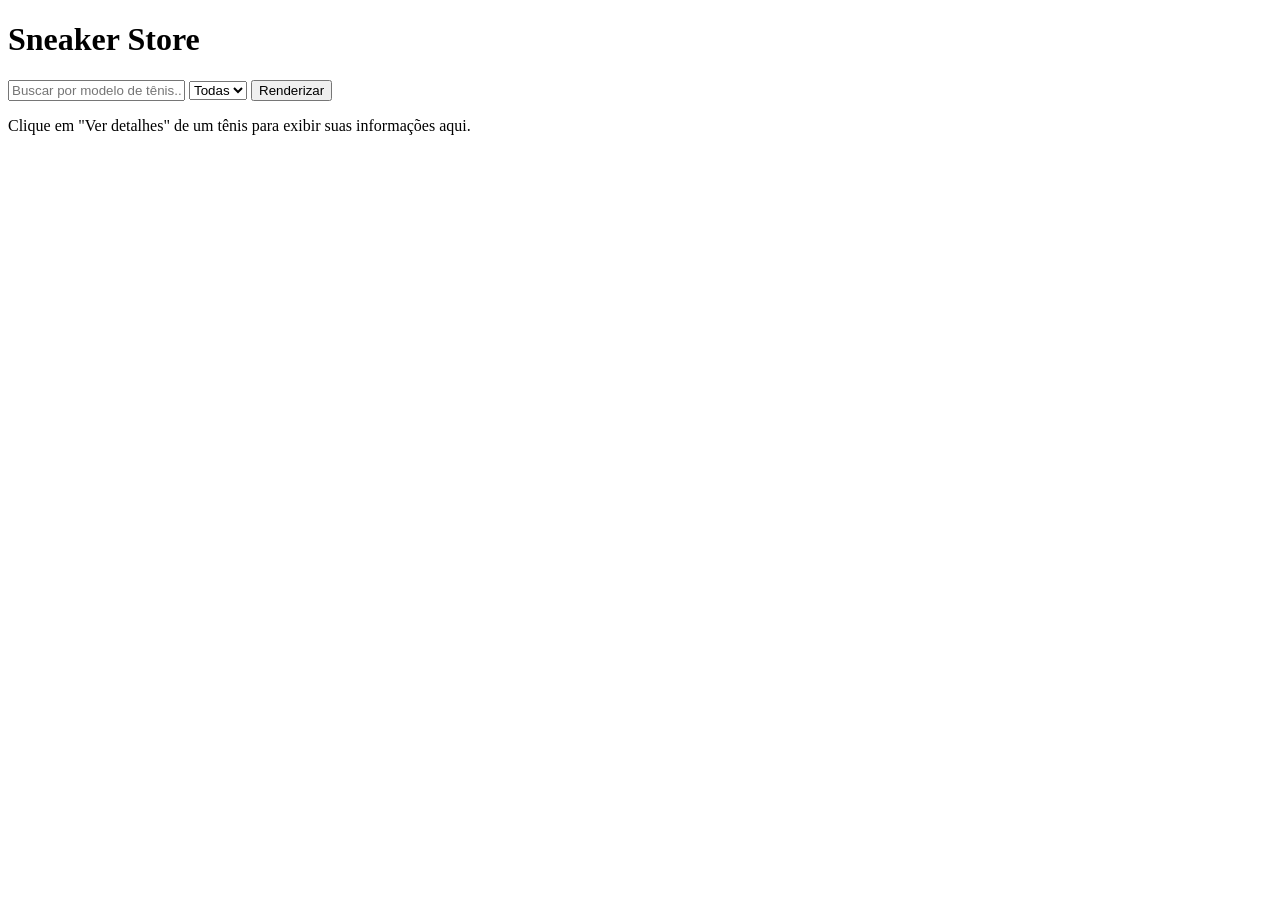
==== index.html @ a5eda5ee "Estrutura da pagina ecommeci de tenis" ====
<!DOCTYPE html>
<html lang="pt-BR">
<head>
  <meta charset="UTF-8">
  <meta name="viewport" content="width=device-width, initial-scale=1.0">
  <title>Sneaker Store - Catálogo de Tênis</title>
  <link rel="stylesheet" href="styles.css">
</head>
<body>

  <header>
    <h1>Sneaker Store</h1>
  </header>

  <main>
    <!-- Área de Controles -->
    <section class="controls">
      <input type="text" id="search" placeholder="Buscar por modelo de tênis...">
      
      <select id="category">
        <option value="Todas">Todas</option>
      </select>

      <button id="btnRender">Renderizar</button>
    </section>

    <!-- Lista de Tênis -->
    <section id="product-list" class="grid-container"></section>

    <!-- Detalhes do Tênis -->
    <section id="product-details" class="details-box">
      <p>Clique em "Ver detalhes" de um tênis para exibir suas informações aqui.</p>
    </section>
  </main>

  <script src="script.js"></script>
</body>
</html>
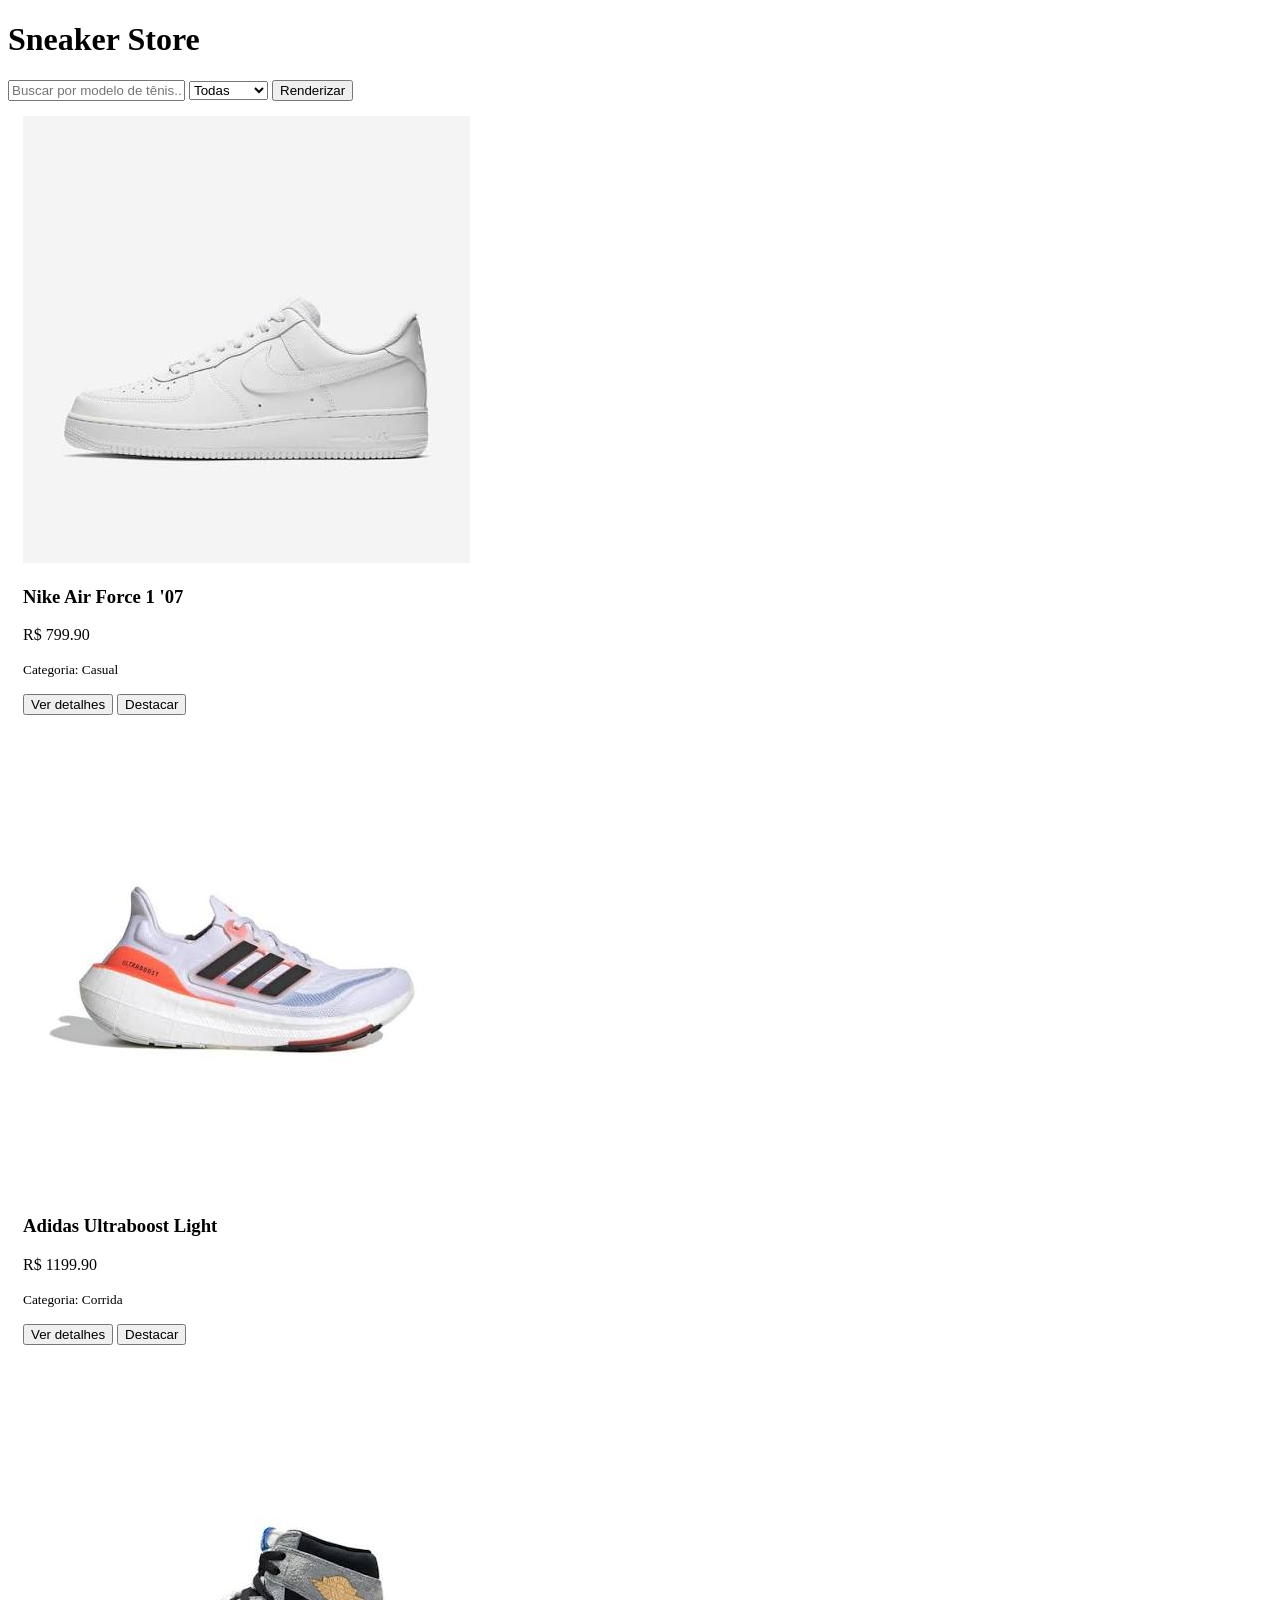
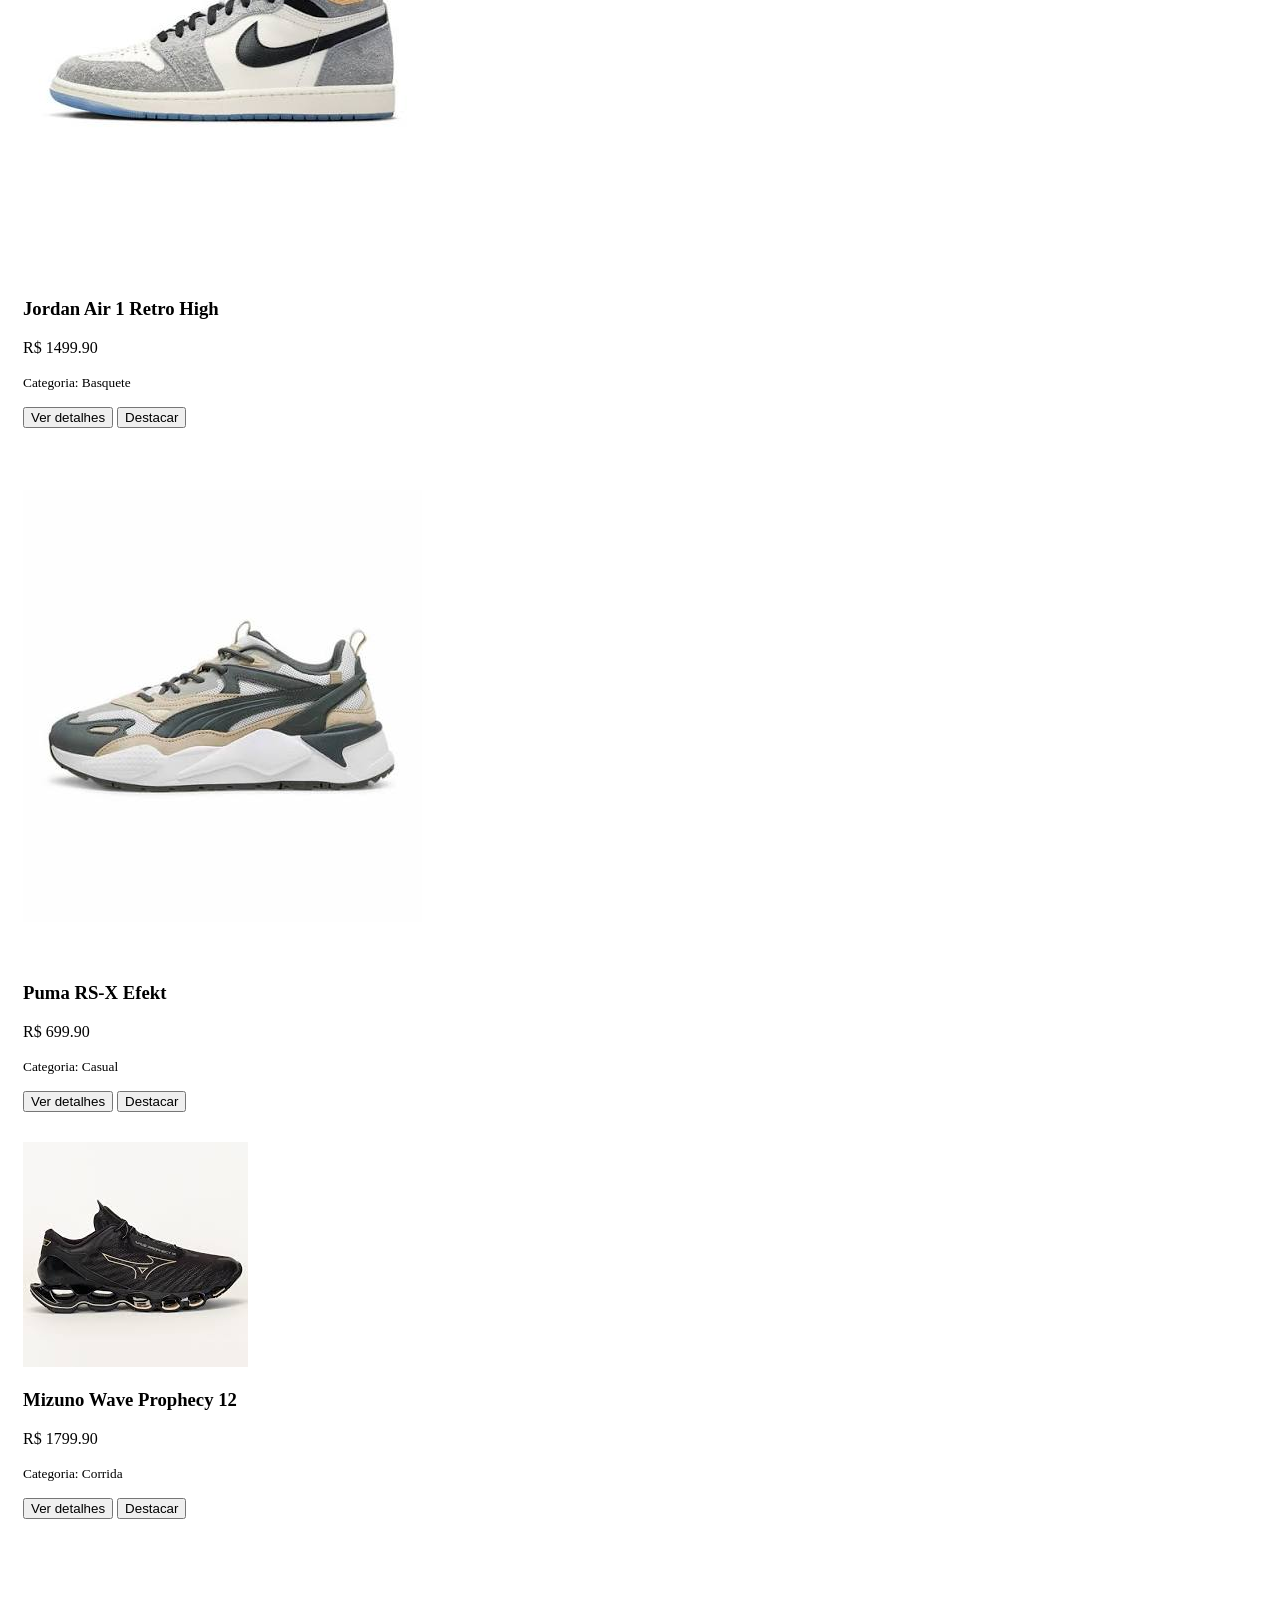
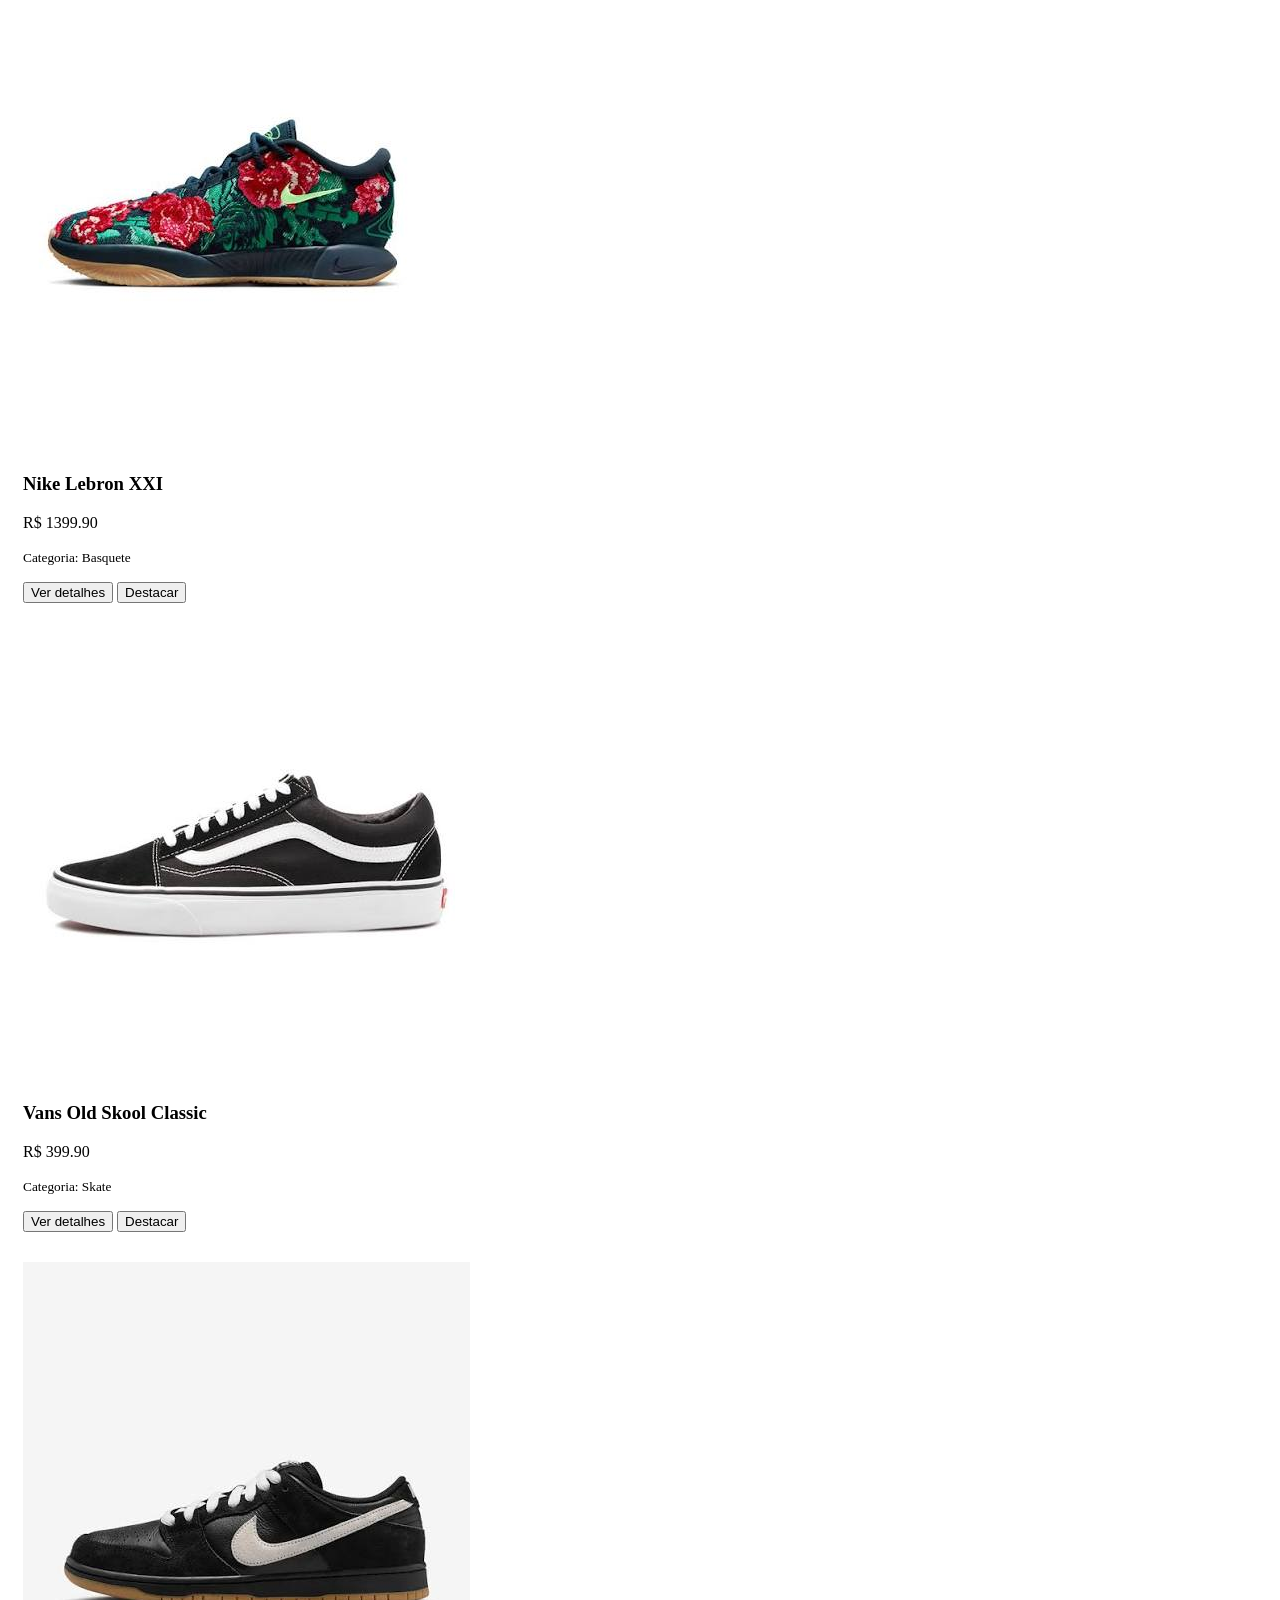
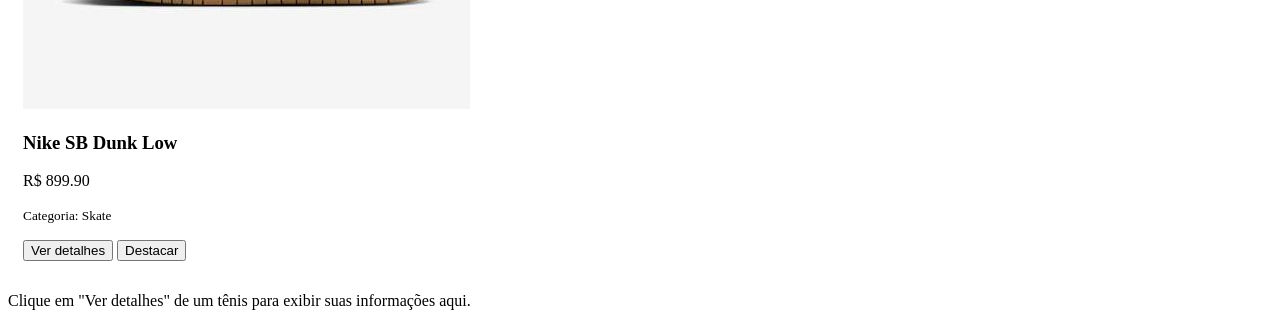
==== commit b66c5eae: "salvando alteraçoes" ====
--- a/index.html
+++ b/index.html
@@ -24,10 +24,9 @@
       <button id="btnRender">Renderizar</button>
     </section>
 
-    <!-- Lista de Tênis -->
     <section id="product-list" class="grid-container"></section>
 
-    <!-- Detalhes do Tênis -->
+   
     <section id="product-details" class="details-box">
       <p>Clique em "Ver detalhes" de um tênis para exibir suas informações aqui.</p>
     </section>
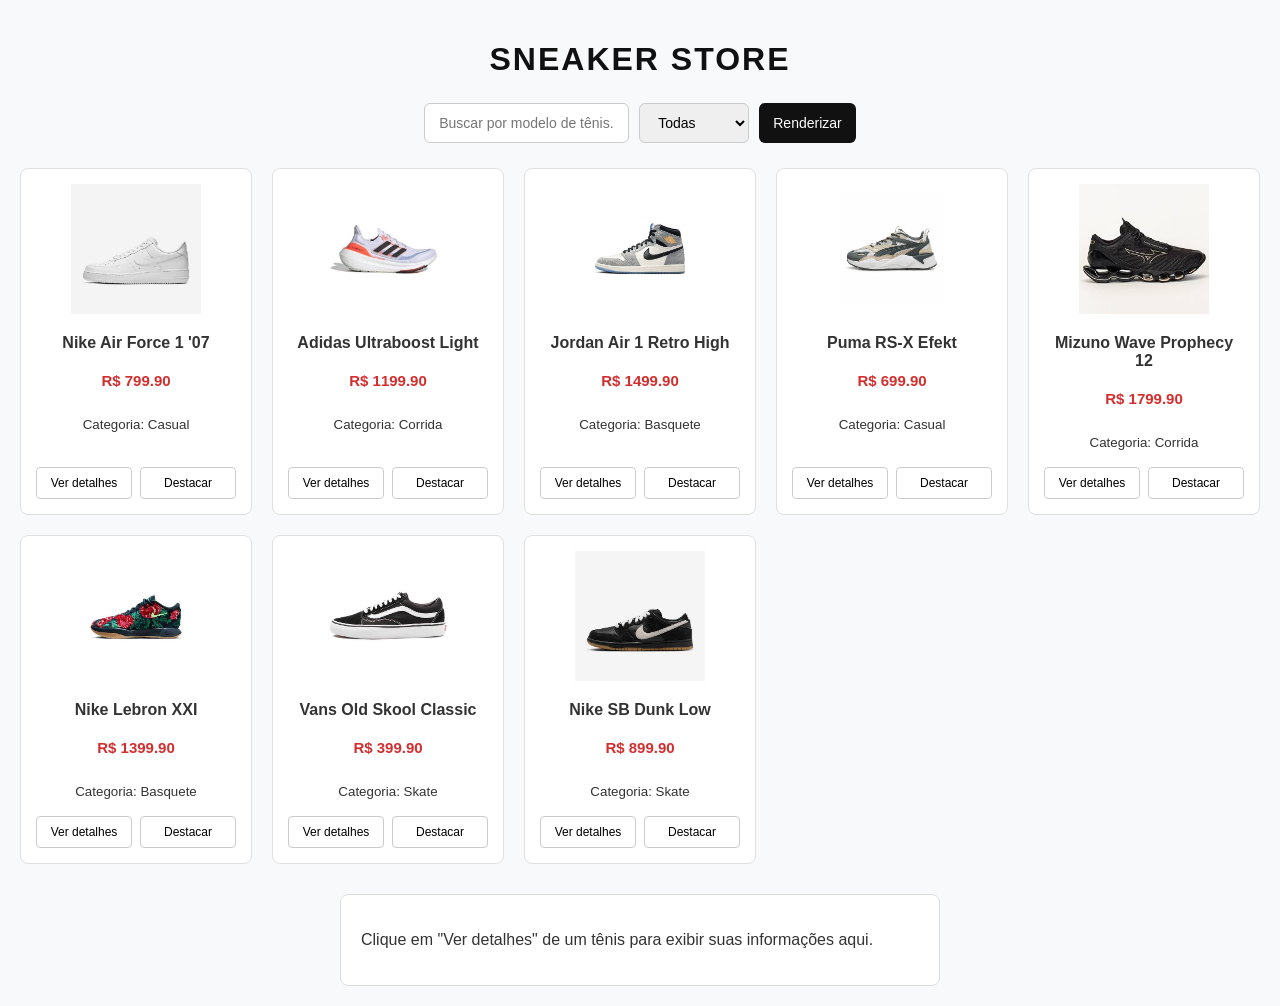
==== commit 36efad66: "salvando css" ====
--- a/index.html
+++ b/index.html
@@ -4,7 +4,7 @@
   <meta charset="UTF-8">
   <meta name="viewport" content="width=device-width, initial-scale=1.0">
   <title>Sneaker Store - Catálogo de Tênis</title>
-  <link rel="stylesheet" href="styles.css">
+  <link rel="stylesheet" href="style.css">
 </head>
 <body>
 
--- a/style.css
+++ b/style.css
@@ -0,0 +1,129 @@
+* {
+  box-sizing: border-box;
+  font-family: 'Segoe UI', Tahoma, Geneva, Verdana, sans-serif;
+}
+
+body {
+  margin: 0;
+  padding: 20px;
+  background-color: #f8f9fa;
+  color: #333;
+}
+
+header {
+  text-align: center;
+  margin-bottom: 25px;
+}
+
+header h1 {
+  text-transform: uppercase;
+  letter-spacing: 2px;
+  color: #111;
+}
+
+.controls {
+  display: flex;
+  gap: 10px;
+  justify-content: center;
+  margin-bottom: 25px;
+}
+
+.controls input, .controls select, .controls button {
+  padding: 10px 14px;
+  font-size: 14px;
+  border: 1px solid #ccc;
+  border-radius: 6px;
+}
+
+.controls button {
+  background-color: #111;
+  color: #fff;
+  cursor: pointer;
+  border: none;
+}
+
+.controls button:hover {
+  background-color: #333;
+}
+
+.grid-container {
+  display: grid;
+  grid-template-columns: repeat(auto-fill, minmax(230px, 1fr));
+  gap: 20px;
+  margin-bottom: 30px;
+}
+
+.card {
+  background: white;
+  border: 1px solid #e0e0e0;
+  border-radius: 8px;
+  padding: 15px;
+  display: flex;
+  flex-direction: column;
+  align-items: center;
+  transition: transform 0.2s, box-shadow 0.2s;
+}
+
+.card img {
+  max-width: 100%;
+  height: 130px;
+  object-fit: contain;
+  margin-bottom: 10px;
+}
+
+.card-title {
+  font-size: 16px;
+  margin: 10px 0 5px 0;
+  text-align: center;
+  font-weight: 600;
+}
+
+.card-price {
+  font-weight: bold;
+  color: #d32f2f;
+  margin-bottom: 10px;
+  font-size: 15px;
+}
+
+.card-buttons {
+  display: flex;
+  gap: 8px;
+  margin-top: auto;
+  width: 100%;
+}
+
+.card-buttons button {
+  flex: 1;
+  padding: 8px;
+  font-size: 12px;
+  border: 1px solid #ccc;
+  border-radius: 4px;
+  cursor: pointer;
+  background-color: #fff;
+}
+
+/* Classe obrigatória para o botão Destacar */
+.highlight {
+  border: 2px solid #ff9800 !important;
+  box-shadow: 0 4px 12px rgba(255, 152, 0, 0.3);
+  background-color: #fffde7;
+}
+
+.details-box {
+  background: white;
+  border: 1px solid #ddd;
+  padding: 20px;
+  border-radius: 8px;
+  max-width: 600px;
+  margin: 0 auto;
+}
+
+.text-success {
+  color: #2e7d32;
+  font-weight: bold;
+}
+
+.text-danger {
+  color: #c62828;
+  font-weight: bold;
+}
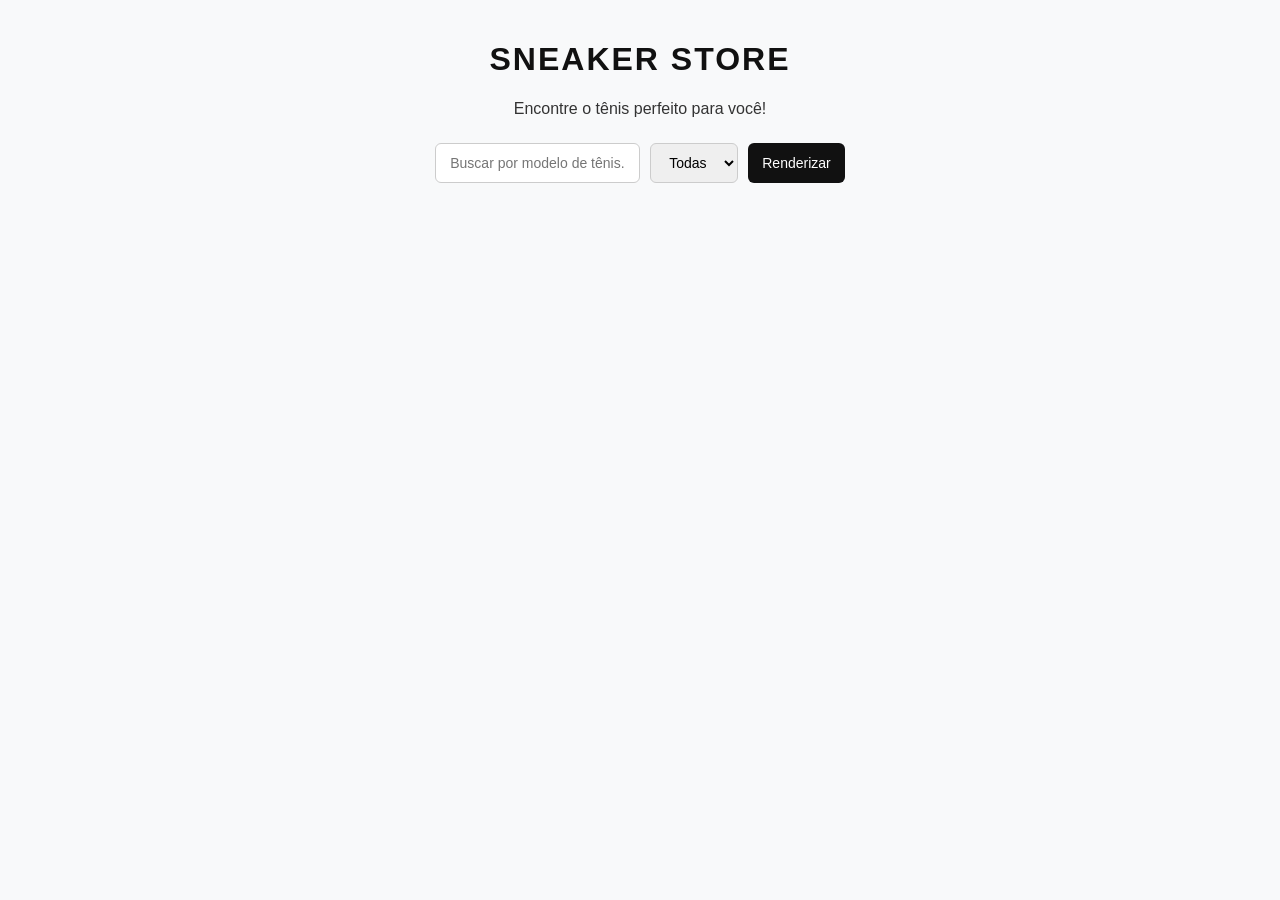
==== commit ca236bc0: "salvando novas alteraçao" ====
--- a/index.html
+++ b/index.html
@@ -1,3 +1,4 @@
+
 <!DOCTYPE html>
 <html lang="pt-BR">
 <head>
@@ -10,28 +11,31 @@
 
   <header>
     <h1>Sneaker Store</h1>
+    <p>Encontre o tênis perfeito para você!</p>
   </header>
 
   <main>
-    <!-- Área de Controles -->
     <section class="controls">
-      <input type="text" id="search" placeholder="Buscar por modelo de tênis...">
-      
+
+      <input
+        type="text"
+        id="search"
+        placeholder="Buscar por modelo de tênis..."
+      >
+
       <select id="category">
         <option value="Todas">Todas</option>
       </select>
 
       <button id="btnRender">Renderizar</button>
+
     </section>
 
-    <section id="product-list" class="grid-container"></section>
-
-   
-    <section id="product-details" class="details-box">
-      <p>Clique em "Ver detalhes" de um tênis para exibir suas informações aqui.</p>
+    <section id="product-list" class="grid-container">
     </section>
   </main>
 
-  <script src="script.js"></script>
+  <script src="app.js"></script>
+
 </body>
-</html>+</html>
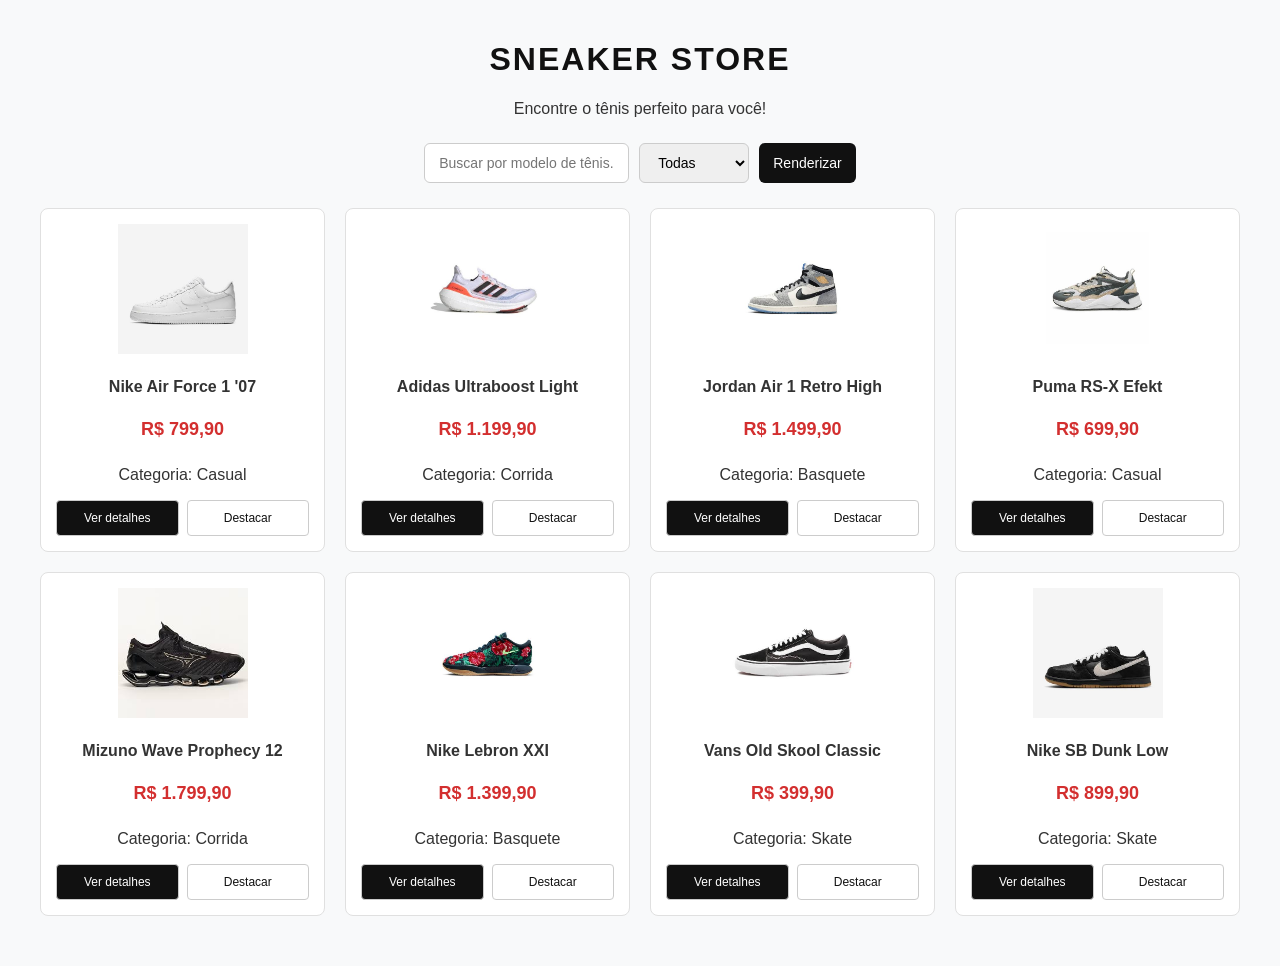
==== commit 40d5b079: "conclui home e detalhes dinamicos" ====
--- a/index.html
+++ b/index.html
@@ -35,7 +35,7 @@
     </section>
   </main>
 
-  <script src="app.js"></script>
+  <script src="script.js"></script>
 
 </body>
 </html>
--- a/style.css
+++ b/style.css
@@ -21,14 +21,22 @@
   color: #111;
 }
 
+main {
+  max-width: 1200px;
+  margin: 0 auto;
+}
+
 .controls {
   display: flex;
   gap: 10px;
   justify-content: center;
   margin-bottom: 25px;
-}
-
-.controls input, .controls select, .controls button {
+  flex-wrap: wrap;
+}
+
+.controls input,
+.controls select,
+.controls button {
   padding: 10px 14px;
   font-size: 14px;
   border: 1px solid #ccc;
@@ -37,7 +45,7 @@
 
 .controls button {
   background-color: #111;
-  color: #fff;
+  color: white;
   cursor: pointer;
   border: none;
 }
@@ -45,6 +53,7 @@
 .controls button:hover {
   background-color: #333;
 }
+
 
 .grid-container {
   display: grid;
@@ -64,6 +73,11 @@
   transition: transform 0.2s, box-shadow 0.2s;
 }
 
+.card:hover {
+  transform: translateY(-4px);
+  box-shadow: 0 4px 12px rgba(0, 0, 0, 0.1);
+}
+
 .card img {
   max-width: 100%;
   height: 130px;
@@ -73,16 +87,15 @@
 
 .card-title {
   font-size: 16px;
-  margin: 10px 0 5px 0;
+  margin: 10px 0 5px;
   text-align: center;
-  font-weight: 600;
 }
 
 .card-price {
   font-weight: bold;
   color: #d32f2f;
+  font-size: 18px;
   margin-bottom: 10px;
-  font-size: 15px;
 }
 
 .card-buttons {
@@ -92,17 +105,30 @@
   width: 100%;
 }
 
-.card-buttons button {
+.card-buttons button,
+.btn-details {
   flex: 1;
-  padding: 8px;
+  padding: 10px;
   font-size: 12px;
   border: 1px solid #ccc;
   border-radius: 4px;
   cursor: pointer;
-  background-color: #fff;
-}
-
-/* Classe obrigatória para o botão Destacar */
+  background: white;
+  text-align: center;
+  text-decoration: none;
+  color: #111;
+}
+
+.btn-details {
+  background: #111;
+  color: white;
+}
+
+.btn-details:hover {
+  background: #333;
+}
+
+
 .highlight {
   border: 2px solid #ff9800 !important;
   box-shadow: 0 4px 12px rgba(255, 152, 0, 0.3);
@@ -112,10 +138,34 @@
 .details-box {
   background: white;
   border: 1px solid #ddd;
-  padding: 20px;
+  padding: 30px;
   border-radius: 8px;
-  max-width: 600px;
-  margin: 0 auto;
+  max-width: 950px;
+  margin: 25px auto;
+}
+
+.details-content {
+  display: flex;
+  align-items: center;
+  gap: 35px;
+}
+
+.details-image {
+  width: 45%;
+  max-height: 350px;
+  object-fit: contain;
+}
+
+.details-info {
+  flex: 1;
+}
+
+.details-info h2 {
+  font-size: 28px;
+}
+
+.details-info p {
+  line-height: 1.7;
 }
 
 .text-success {
@@ -126,4 +176,32 @@
 .text-danger {
   color: #c62828;
   font-weight: bold;
+}
+
+/* Botão voltar */
+.btn-back {
+  display: inline-block;
+  padding: 12px 18px;
+  background-color: #111;
+  color: white;
+  text-decoration: none;
+  border-radius: 6px;
+}
+
+.btn-back:hover {
+  background-color: #333;
+}
+
+@media (max-width: 700px) {
+  .details-content {
+    flex-direction: column;
+  }
+
+  .details-image {
+    width: 100%;
+  }
+
+  .controls {
+    flex-direction: column;
+  }
 }
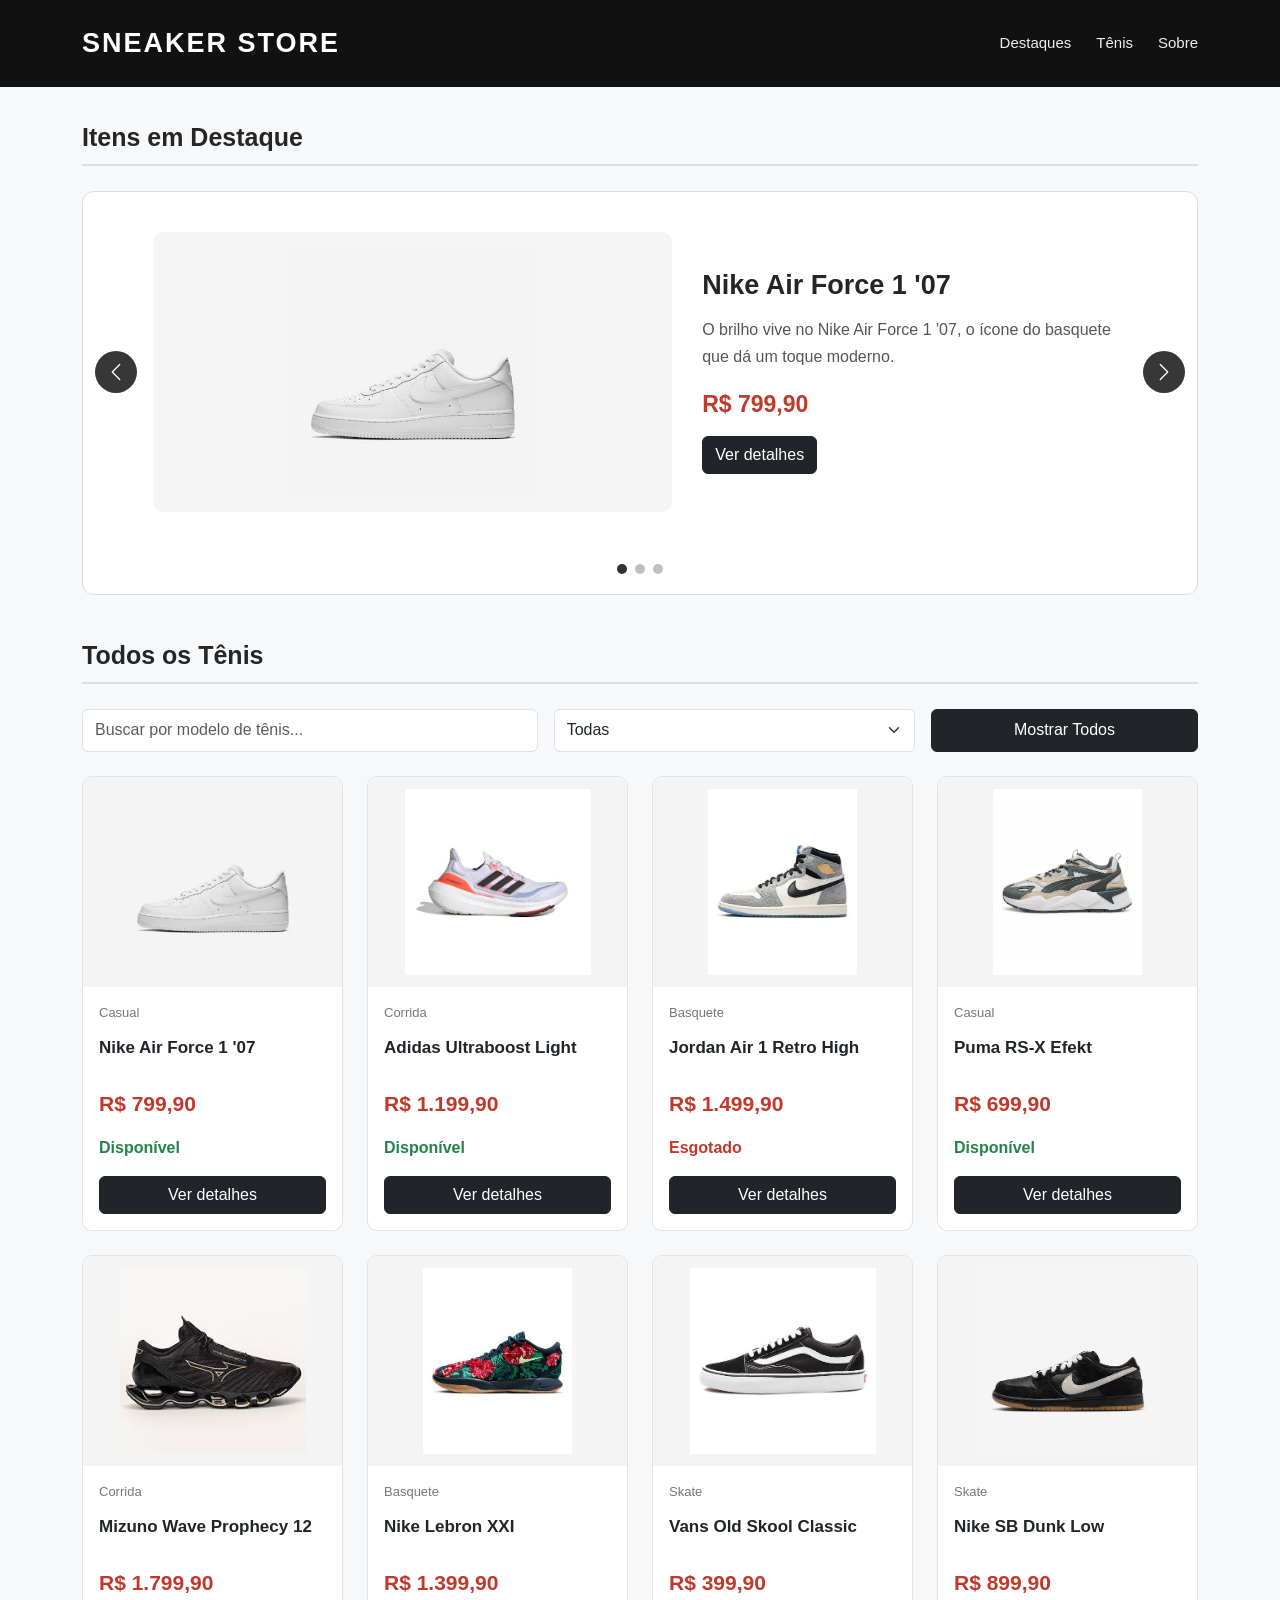
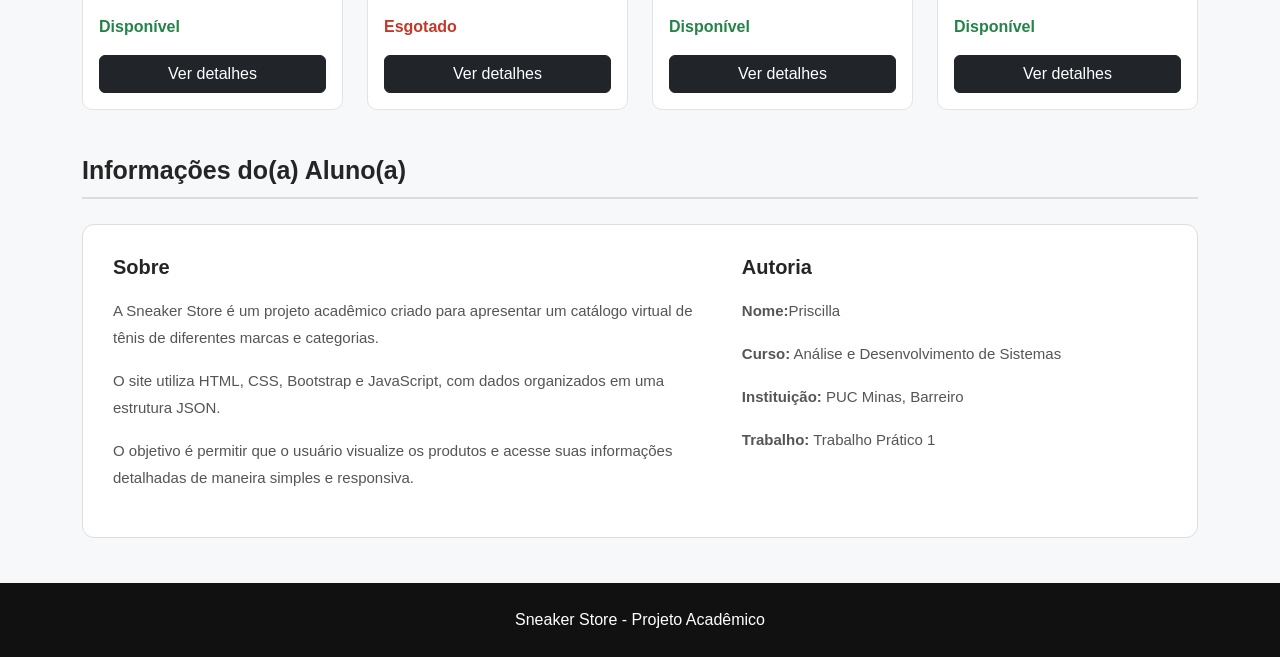
==== commit d5f6a4e1: "salvando alteraçao finais" ====
--- a/index.html
+++ b/index.html
@@ -1,39 +1,208 @@
 
 <!DOCTYPE html>
 <html lang="pt-BR">
+
 <head>
   <meta charset="UTF-8">
-  <meta name="viewport" content="width=device-width, initial-scale=1.0">
-  <title>Sneaker Store - Catálogo de Tênis</title>
+  <meta name="viewport"
+        content="width=device-width, initial-scale=1.0">
+
+  <title>Sneaker Store - Loja de Tênis</title>
+
+
+  <link
+    href="https://cdn.jsdelivr.net/npm/bootstrap@5.3.3/dist/css/bootstrap.min.css"
+    rel="stylesheet">
+
+ 
   <link rel="stylesheet" href="style.css">
 </head>
+
 <body>
 
-  <header>
-    <h1>Sneaker Store</h1>
-    <p>Encontre o tênis perfeito para você!</p>
+  
+  <header class="topbar">
+    <div class="container header-content">
+
+      <a href="index.html" class="brand">
+        SNEAKER STORE
+      </a>
+
+      <nav class="site-nav">
+        <a href="#destaques">Destaques</a>
+        <a href="#produtos">Tênis</a>
+        <a href="#sobre">Sobre</a>
+      </nav>
+
+    </div>
   </header>
 
-  <main>
-    <section class="controls">
-
-      <input
-        type="text"
-        id="search"
-        placeholder="Buscar por modelo de tênis..."
-      >
-
-      <select id="category">
-        <option value="Todas">Todas</option>
-      </select>
-
-      <button id="btnRender">Renderizar</button>
+  <main class="container">
+
+    <section id="destaques" class="section-space">
+
+      <h2 class="section-heading">
+        Itens em Destaque
+      </h2>
+
+      <div id="destaquesCarousel"
+           class="carousel slide feature-carousel">
+
+        <div id="listaDestaques"
+             class="carousel-inner">
+        </div>
+
+   
+        <button
+          class="carousel-control-prev"
+          type="button"
+          data-bs-target="#destaquesCarousel"
+          data-bs-slide="prev">
+
+          <span class="carousel-control-prev-icon"></span>
+          <span class="visually-hidden">Anterior</span>
+
+        </button>
+
+       
+        <button
+          class="carousel-control-next"
+          type="button"
+          data-bs-target="#destaquesCarousel"
+          data-bs-slide="next">
+
+          <span class="carousel-control-next-icon"></span>
+          <span class="visually-hidden">Próximo</span>
+
+        </button>
+
+       
+        <div id="indicadoresDestaques"
+             class="carousel-indicators">
+        </div>
+
+      </div>
 
     </section>
 
-    <section id="product-list" class="grid-container">
+
+    
+    <section id="produtos" class="section-space">
+
+      <h2 class="section-heading">
+        Todos os Tênis
+      </h2>
+
+    
+      <div class="row g-3 mb-4">
+
+        <div class="col-12 col-md-5">
+          <input
+            type="text"
+            id="search"
+            class="form-control"
+            placeholder="Buscar por modelo de tênis...">
+        </div>
+
+        <div class="col-12 col-md-4">
+          <select id="category" class="form-select">
+            <option value="Todas">Todas</option>
+          </select>
+        </div>
+
+        <div class="col-12 col-md-3">
+          <button
+            id="btnRender"
+            class="btn btn-dark w-100">
+            Mostrar Todos
+          </button>
+        </div>
+
+      </div>
+
+      
+      <div id="product-list" class="row g-4">
+      </div>
+
     </section>
+
+
+    <section id="sobre" class="section-space">
+
+      <h2 class="section-heading">
+        Informações do(a) Aluno(a)
+      </h2>
+
+      <div class="about-box">
+
+        <div class="row g-4">
+
+          <div class="col-12 col-md-7">
+            <h3>Sobre</h3>
+
+            <p>
+              A Sneaker Store é um projeto acadêmico
+              criado para apresentar um catálogo virtual
+              de tênis de diferentes marcas e categorias.
+            </p>
+
+            <p>
+              O site utiliza HTML, CSS, Bootstrap e
+              JavaScript, com dados organizados em uma
+              estrutura JSON.
+            </p>
+
+            <p>
+              O objetivo é permitir que o usuário
+              visualize os produtos e acesse suas
+              informações detalhadas de maneira
+              simples e responsiva.
+            </p>
+          </div>
+
+          <div class="col-12 col-md-5">
+            <h3>Autoria</h3>
+
+            <p><strong>Nome:</strong>Priscilla</p>
+
+            <p>
+              <strong>Curso:</strong>
+              Análise e Desenvolvimento de Sistemas
+            </p>
+
+            <p>
+              <strong>Instituição:</strong>
+              PUC Minas, Barreiro
+            </p>
+
+            <p>
+              <strong>Trabalho:</strong>
+              Trabalho Prático 1
+            </p>
+          </div>
+
+        </div>
+
+      </div>
+
+    </section>
+
   </main>
+
+
+ 
+  <footer class="footer">
+    <div class="container">
+      Sneaker Store - Projeto Acadêmico
+    </div>
+  </footer>
+
+
+  
+  <script
+    src="https://cdn.jsdelivr.net/npm/bootstrap@5.3.3/dist/js/bootstrap.bundle.min.js">
+  </script>
+
 
   <script src="script.js"></script>
 
--- a/style.css
+++ b/style.css
@@ -1,207 +1,492 @@
+
 * {
   box-sizing: border-box;
-  font-family: 'Segoe UI', Tahoma, Geneva, Verdana, sans-serif;
 }
 
 body {
   margin: 0;
-  padding: 20px;
-  background-color: #f8f9fa;
-  color: #333;
-}
-
-header {
-  text-align: center;
+  padding: 0;
+  font-family: 'Segoe UI', Arial, sans-serif;
+  background-color: #f7f8fa;
+  color: #252525;
+}
+
+a {
+  text-decoration: none;
+}
+
+img {
+  max-width: 100%;
+}
+
+.section-space {
+  margin-top: 35px;
+  margin-bottom: 45px;
+}
+
+.section-heading {
+  font-size: 25px;
+  font-weight: 700;
+  border-bottom: 2px solid #ddd;
+  padding-bottom: 12px;
   margin-bottom: 25px;
 }
 
-header h1 {
-  text-transform: uppercase;
-  letter-spacing: 2px;
-  color: #111;
-}
-
-main {
-  max-width: 1200px;
-  margin: 0 auto;
-}
-
-.controls {
-  display: flex;
-  gap: 10px;
-  justify-content: center;
-  margin-bottom: 25px;
-  flex-wrap: wrap;
-}
-
-.controls input,
-.controls select,
-.controls button {
-  padding: 10px 14px;
-  font-size: 14px;
-  border: 1px solid #ccc;
-  border-radius: 6px;
-}
-
-.controls button {
+
+/* CABEÇALHO */
+
+.topbar {
   background-color: #111;
   color: white;
-  cursor: pointer;
-  border: none;
-}
-
-.controls button:hover {
+  padding: 23px 0;
+}
+
+.header-content {
+  display: flex;
+  align-items: center;
+  justify-content: space-between;
+  gap: 20px;
+}
+
+.brand {
+  color: white;
+  font-weight: 800;
+  font-size: 27px;
+  letter-spacing: 2px;
+}
+
+.brand:hover {
+  color: #ddd;
+}
+
+.site-nav {
+  display: flex;
+  gap: 25px;
+  flex-wrap: wrap;
+}
+
+.site-nav a {
+  color: #eee;
+  font-size: 15px;
+}
+
+.site-nav a:hover {
+  color: #aaa;
+}
+
+
+
+.feature-carousel {
+  background-color: white;
+  border: 1px solid #ddd;
+  border-radius: 12px;
+  overflow: hidden;
+}
+
+.featured-layout {
+  display: grid;
+  grid-template-columns: 1.1fr 0.9fr;
+  align-items: center;
+  gap: 30px;
+  min-height: 360px;
+  padding: 35px 70px;
+}
+
+.featured-media {
+  display: flex;
+  align-items: center;
+  justify-content: center;
+  background-color: #f5f5f5;
+  border-radius: 10px;
+}
+
+.featured-image {
+  width: 100%;
+  height: 280px;
+  object-fit: contain;
+  padding: 15px;
+}
+
+.featured-info h3 {
+  font-size: 27px;
+  font-weight: 700;
+  margin-bottom: 15px;
+}
+
+.featured-info p {
+  font-size: 16px;
+  line-height: 1.7;
+  color: #555;
+}
+
+.featured-price {
+  font-size: 23px;
+  color: #c0392b;
+  font-weight: bold;
+  margin: 15px 0;
+}
+
+
+.feature-carousel .carousel-control-prev,
+.feature-carousel .carousel-control-next {
+  background-color: #222;
+  width: 42px;
+  height: 42px;
+  top: 45%;
+  bottom: auto;
+  transform: translateY(-50%);
+  border-radius: 50%;
+  opacity: 0.9;
+}
+
+.feature-carousel .carousel-control-prev {
+  left: 12px;
+}
+
+.feature-carousel .carousel-control-next {
+  right: 12px;
+}
+
+.feature-carousel .carousel-control-prev-icon,
+.feature-carousel .carousel-control-next-icon {
+  width: 20px;
+  height: 20px;
+}
+
+
+.feature-carousel .carousel-indicators {
+  position: static;
+  margin: 0;
+  padding: 12px 0 20px;
+  gap: 8px;
+}
+
+.feature-carousel .carousel-indicators button {
   background-color: #333;
-}
-
-
-.grid-container {
+  width: 10px;
+  height: 10px;
+  border: 0;
+  border-radius: 50%;
+  opacity: 0.3;
+  margin: 0;
+}
+
+.feature-carousel .carousel-indicators button.active {
+  opacity: 1;
+}
+
+
+
+#produtos .form-control,
+#produtos .form-select {
+  min-height: 43px;
+}
+
+#produtos #btnRender {
+  min-height: 43px;
+}
+
+
+.sneaker-card {
+  background-color: white;
+  border: 1px solid #e3e3e3;
+  border-radius: 10px;
+  overflow: hidden;
+  transition: transform 0.2s, box-shadow 0.2s;
+}
+
+.sneaker-card:hover {
+  transform: translateY(-5px);
+  box-shadow: 0 5px 18px rgba(0, 0, 0, 0.1);
+}
+
+.product-image {
+  width: 100%;
+  height: 210px;
+  object-fit: contain;
+  background-color: #f4f4f4;
+  padding: 12px;
+}
+
+.sneaker-card .card-title {
+  font-size: 17px;
+  font-weight: bold;
+  min-height: 42px;
+}
+
+.card-price {
+  color: #c0392b;
+  font-size: 21px;
+  font-weight: bold;
+}
+
+.product-category {
+  color: #777;
+  font-size: 13px;
+}
+
+.stock-available {
+  color: #258349;
+  font-weight: 600;
+}
+
+.stock-unavailable {
+  color: #c0392b;
+  font-weight: 600;
+}
+
+
+
+
+.about-box {
+  background-color: white;
+  border: 1px solid #ddd;
+  border-radius: 12px;
+  padding: 30px;
+}
+
+.about-box h3 {
+  font-size: 20px;
+  font-weight: bold;
+  margin-bottom: 18px;
+}
+
+.about-box p {
+  font-size: 15px;
+  line-height: 1.8;
+  color: #555;
+}
+
+
+
+
+.footer {
+  background-color: #111;
+  color: white;
+  text-align: center;
+  padding: 25px;
+  margin-top: 40px;
+}
+
+
+
+
+.back-link {
+  display: inline-block;
+  margin: 25px 0 10px;
+}
+
+.details-layout {
   display: grid;
-  grid-template-columns: repeat(auto-fill, minmax(230px, 1fr));
-  gap: 20px;
-  margin-bottom: 30px;
-}
-
-.card {
-  background: white;
-  border: 1px solid #e0e0e0;
-  border-radius: 8px;
-  padding: 15px;
-  display: flex;
-  flex-direction: column;
+  grid-template-columns: 1fr 1fr;
   align-items: center;
-  transition: transform 0.2s, box-shadow 0.2s;
-}
-
-.card:hover {
-  transform: translateY(-4px);
-  box-shadow: 0 4px 12px rgba(0, 0, 0, 0.1);
-}
-
-.card img {
-  max-width: 100%;
-  height: 130px;
-  object-fit: contain;
-  margin-bottom: 10px;
-}
-
-.card-title {
-  font-size: 16px;
-  margin: 10px 0 5px;
-  text-align: center;
-}
-
-.card-price {
-  font-weight: bold;
-  color: #d32f2f;
-  font-size: 18px;
-  margin-bottom: 10px;
-}
-
-.card-buttons {
-  display: flex;
-  gap: 8px;
-  margin-top: auto;
-  width: 100%;
-}
-
-.card-buttons button,
-.btn-details {
-  flex: 1;
-  padding: 10px;
-  font-size: 12px;
-  border: 1px solid #ccc;
-  border-radius: 4px;
-  cursor: pointer;
-  background: white;
-  text-align: center;
-  text-decoration: none;
-  color: #111;
-}
-
-.btn-details {
-  background: #111;
-  color: white;
-}
-
-.btn-details:hover {
-  background: #333;
-}
-
-
-.highlight {
-  border: 2px solid #ff9800 !important;
-  box-shadow: 0 4px 12px rgba(255, 152, 0, 0.3);
-  background-color: #fffde7;
-}
-
-.details-box {
-  background: white;
+  gap: 35px;
+  background-color: white;
   border: 1px solid #ddd;
   padding: 30px;
-  border-radius: 8px;
-  max-width: 950px;
-  margin: 25px auto;
-}
-
-.details-content {
+  border-radius: 12px;
+}
+
+.details-image-box {
+  background-color: #f4f4f4;
+  border-radius: 10px;
+  padding: 20px;
+}
+
+.details-image {
+  width: 100%;
+  height: 370px;
+  object-fit: contain;
+}
+
+.details-info h2 {
+  font-size: 29px;
+  font-weight: bold;
+  margin-bottom: 15px;
+}
+
+.details-info p {
+  font-size: 16px;
+  line-height: 1.8;
+}
+
+.details-description {
+  margin-top: 15px;
+  color: #555;
+}
+
+
+.gallery-heading {
   display: flex;
   align-items: center;
-  gap: 35px;
-}
-
-.details-image {
-  width: 45%;
-  max-height: 350px;
+  justify-content: space-between;
+  gap: 15px;
+  border-bottom: 2px solid #ddd;
+  margin-bottom: 25px;
+}
+
+.gallery-heading .section-heading {
+  border: none;
+  margin-bottom: 0;
+}
+
+.gallery-controls {
+  display: flex;
+  gap: 8px;
+}
+
+.gallery-controls button {
+  width: 38px;
+  height: 38px;
+  border: 1px solid #ccc;
+  border-radius: 7px;
+  background-color: white;
+  cursor: pointer;
+}
+
+.gallery-controls button:hover:not(:disabled) {
+  background-color: #eee;
+}
+
+.gallery-controls button:disabled {
+  opacity: 0.35;
+  cursor: not-allowed;
+}
+
+.gallery-track {
+  display: flex;
+  gap: 18px;
+  overflow-x: auto;
+  padding-bottom: 15px;
+  scroll-snap-type: x mandatory;
+}
+
+.gallery-card {
+  flex: 0 0 calc(25% - 14px);
+  background-color: white;
+  border: 1px solid #ddd;
+  border-radius: 10px;
+  overflow: hidden;
+  scroll-snap-align: start;
+}
+
+.gallery-image {
+  display: block;
+  width: 100%;
+  height: 190px;
   object-fit: contain;
-}
-
-.details-info {
-  flex: 1;
-}
-
-.details-info h2 {
-  font-size: 28px;
-}
-
-.details-info p {
-  line-height: 1.7;
-}
-
-.text-success {
-  color: #2e7d32;
-  font-weight: bold;
-}
-
-.text-danger {
-  color: #c62828;
-  font-weight: bold;
-}
-
-/* Botão voltar */
-.btn-back {
-  display: inline-block;
-  padding: 12px 18px;
-  background-color: #111;
-  color: white;
-  text-decoration: none;
-  border-radius: 6px;
-}
-
-.btn-back:hover {
-  background-color: #333;
-}
-
-@media (max-width: 700px) {
-  .details-content {
+  background-color: #f4f4f4;
+  padding: 10px;
+}
+
+.gallery-title {
+  padding: 15px;
+  font-size: 15px;
+  font-weight: bold;
+  text-align: center;
+}
+
+
+@media (max-width: 991px) {
+
+  .featured-layout {
+    padding: 35px 60px;
+    gap: 20px;
+  }
+
+  .featured-image {
+    height: 240px;
+  }
+
+  .featured-info h3 {
+    font-size: 23px;
+  }
+
+  .gallery-card {
+    flex-basis: calc(33.333% - 12px);
+  }
+}
+
+
+
+@media (max-width: 767px) {
+
+  .header-content {
     flex-direction: column;
+    text-align: center;
+  }
+
+  .brand {
+    font-size: 24px;
+  }
+
+  .site-nav {
+    justify-content: center;
+    gap: 15px;
+  }
+
+  .section-heading {
+    font-size: 21px;
+  }
+
+  .featured-layout {
+    grid-template-columns: 1fr;
+    text-align: center;
+    padding: 25px 52px 15px;
+    gap: 15px;
+  }
+
+  .featured-image {
+    height: 190px;
+  }
+
+  .featured-info h3 {
+    font-size: 20px;
+  }
+
+  .featured-info p {
+    font-size: 14px;
+    line-height: 1.5;
+  }
+
+  .featured-price {
+    font-size: 20px;
+  }
+
+  .feature-carousel .carousel-control-prev,
+  .feature-carousel .carousel-control-next {
+    width: 32px;
+    height: 32px;
+    top: 115px;
+  }
+
+  .product-image {
+    height: 230px;
+  }
+
+  .about-box {
+    padding: 20px;
+  }
+
+  .details-layout {
+    grid-template-columns: 1fr;
+    padding: 20px;
+    gap: 20px;
   }
 
   .details-image {
-    width: 100%;
-  }
-
-  .controls {
-    flex-direction: column;
-  }
-}+    height: 280px;
+  }
+
+  .details-info h2 {
+    font-size: 24px;
+  }
+
+  .gallery-card {
+    flex-basis: 75%;
+  }
+
+  .gallery-image {
+    height: 220px;
+  }
+}
